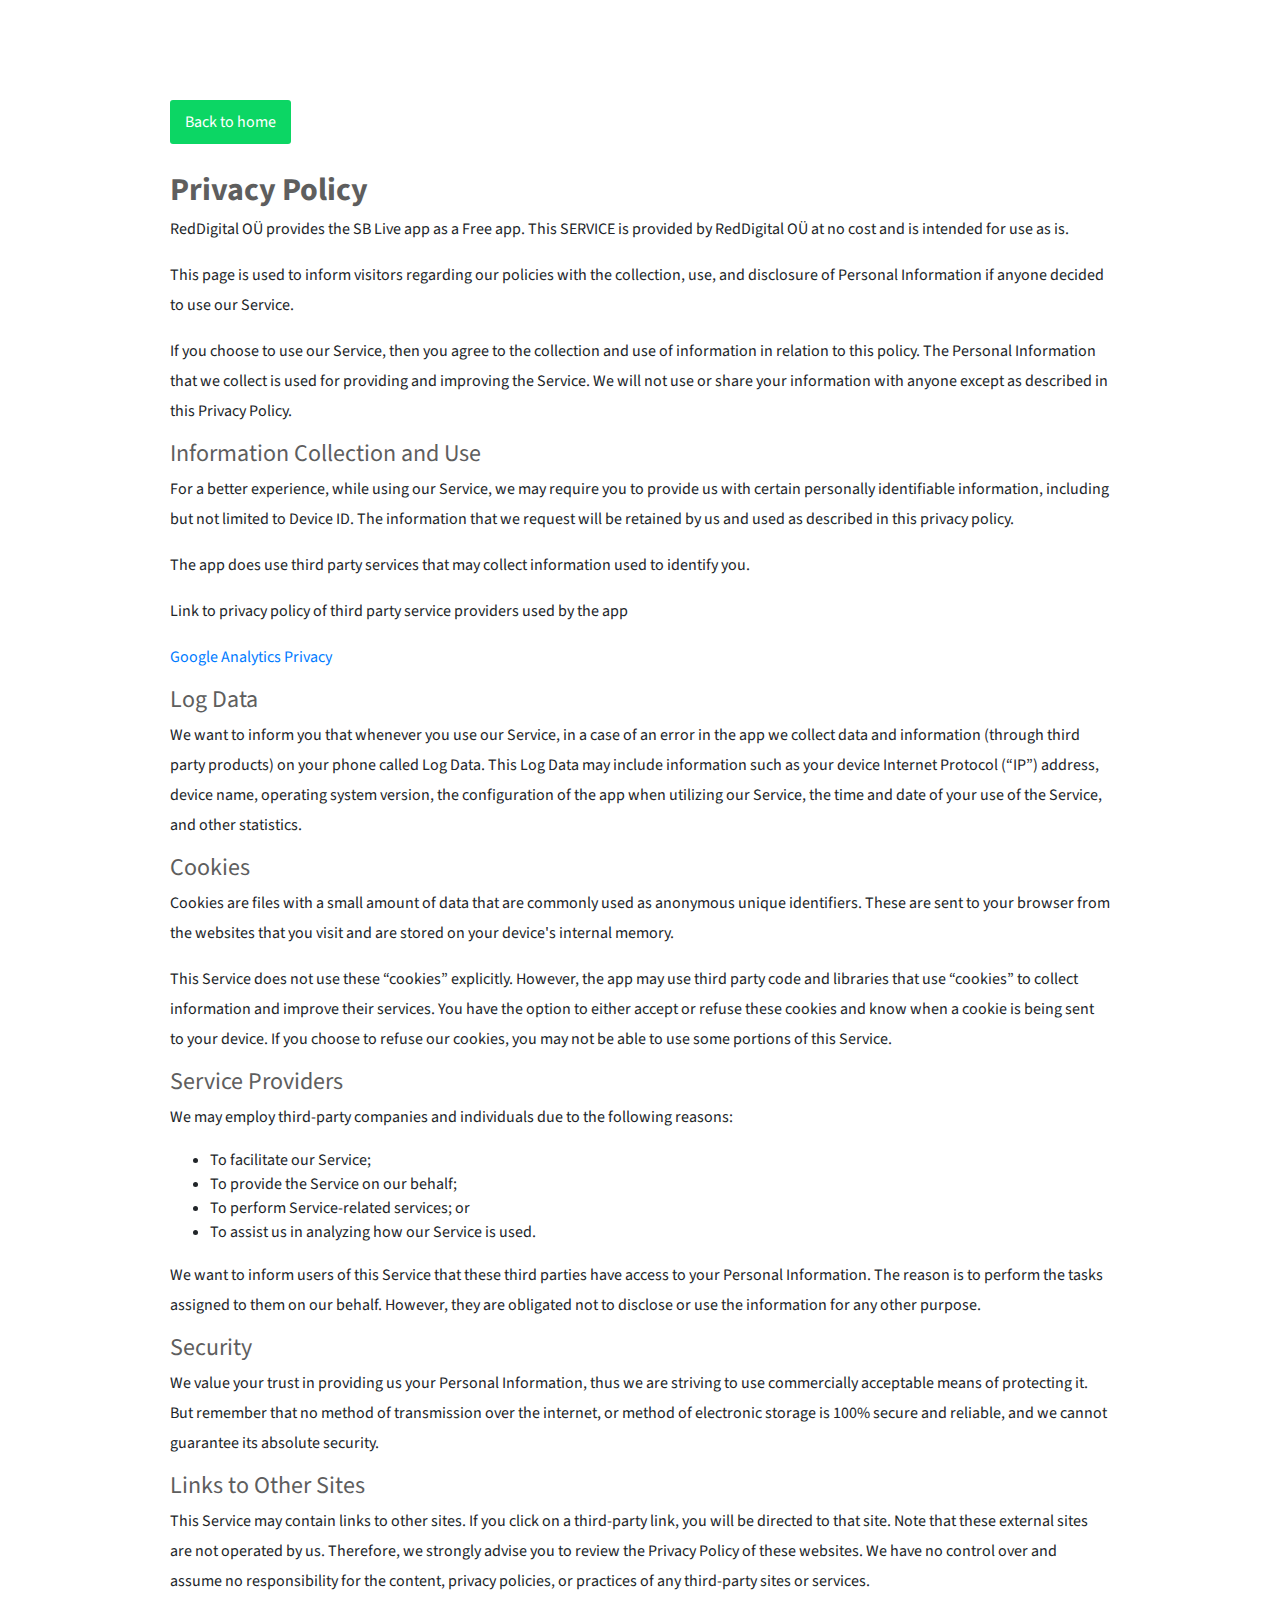
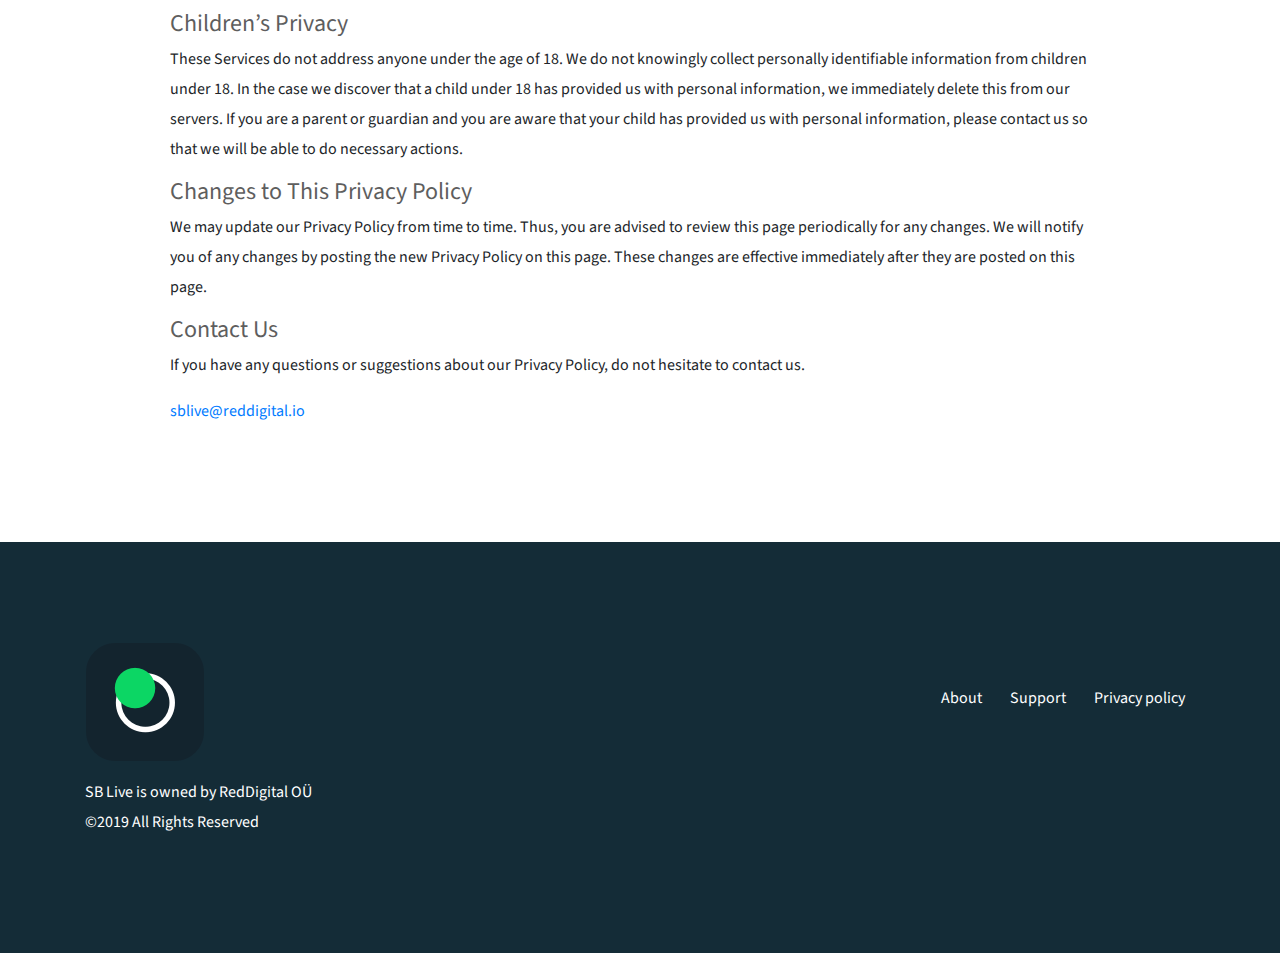
==== privacy-policy.html @ 8e693229 "Init" ====
<!DOCTYPE html>
<html lang="en">
<head>

  <!-- SITE TITTLE -->
  <meta charset="utf-8">
  <meta http-equiv="X-UA-Compatible" content="IE=edge">
  <meta name="viewport" content="width=device-width, initial-scale=1">
  <title>SB Live - Privacy Policy</title>
  
  <!-- PLUGINS CSS STYLE -->
  <!-- Bootstrap -->
  <link href="plugins/bootstrap/css/bootstrap.min.css" rel="stylesheet">

  <!-- CUSTOM CSS -->
  <link href="css/style.css" rel="stylesheet">

  <!-- FAVICON -->
  <link href="images/favicon.png" rel="shortcut icon">

</head>

<body class="body-wrapper">


<!--=====================================
=            Homepage Banner            =
======================================-->


<section>
	<div class="container text-block">
        <button onclick="window.location.href='index.html'">Back to home</button>			
        <h2 class="font-weight-bold">Privacy Policy</h2>
        <p>RedDigital OÜ provides the SB Live app as a Free app. This SERVICE is provided by RedDigital OÜ at no cost and is intended for use as is.</p>
        <p>This page is used to inform visitors regarding our policies with the collection, use, and disclosure of Personal Information if anyone decided to use our Service.</p>
        <p>If you choose to use our Service, then you agree to the collection and use of information in relation to this policy. The Personal Information that we collect is used for providing and improving the Service. We will not use or share your information with anyone except as described in this Privacy Policy.</p>

        <h4>Information Collection and Use</h4>
        <p>For a better experience, while using our Service, we may require you to provide us with certain personally identifiable information, including but not limited to Device ID. The information that we request will be retained by us and used as described in this privacy policy.</p>
        <p>The app does use third party services that may collect information used to identify you.</p>
        <p>Link to privacy policy of third party service providers used by the app</p>
        <p><a href="https://policies.google.com/privacy?hl=en&amp;gl=ZZ">Google Analytics Privacy</a></p>

        <h4>Log Data</h4>
        <p>We want to inform you that whenever you use our Service, in a case of an error in the app we collect data and information (through third party products) on your phone called Log Data. This Log Data may include information such as your device Internet Protocol (“IP”) address, device name, operating system version, the configuration of the app when utilizing our Service, the time and date of your use of the Service, and other statistics.</p>

        <h4>Cookies</h4>
        <p>Cookies are files with a small amount of data that are commonly used as anonymous unique identifiers. These are sent to your browser from the websites that you visit and are stored on your device's internal memory.</p>
        <p>This Service does not use these “cookies” explicitly. However, the app may use third party code and libraries that use “cookies” to collect information and improve their services. You have the option to either accept or refuse these cookies and know when a cookie is being sent to your device. If you choose to refuse our cookies, you may not be able to use some portions of this Service.</p>

        <h4>Service Providers</h4>
        <p>We may employ third-party companies and individuals due to the following reasons:</p>
        <ul>
            <li>To facilitate our Service;</li>
            <li>To provide the Service on our behalf;</li>
            <li>To perform Service-related services; or</li>
            <li>To assist us in analyzing how our Service is used.</li>
        </ul>
        <p>We want to inform users of this Service that these third parties have access to your Personal Information. The reason is to perform the tasks assigned to them on our behalf. However, they are obligated not to disclose or use the information for any other purpose.</p>

        <h4>Security</h4>
        <p>We value your trust in providing us your Personal Information, thus we are striving to use commercially acceptable means of protecting it. But remember that no method of transmission over the internet, or method of electronic storage is 100% secure and reliable, and we cannot guarantee its absolute security.</p>

        <h4>Links to Other Sites</h4>
        <p>This Service may contain links to other sites. If you click on a third-party link, you will be directed to that site. Note that these external sites are not operated by us. Therefore, we strongly advise you to review the Privacy Policy of these websites. We have no control over and assume no responsibility for the content, privacy policies, or practices of any third-party sites or services.</p>

        <h4>Children’s Privacy</h4>
        <p>These Services do not address anyone under the age of 18. We do not knowingly collect personally identifiable information from children under 18. In the case we discover that a child under 18 has provided us with personal information, we immediately delete this from our servers. If you are a parent or guardian and you are aware that your child has provided us with personal information, please contact us so that we will be able to do necessary actions.</p>

        <h4>Changes to This Privacy Policy</h4>
        <p>We may update our Privacy Policy from time to time. Thus, you are advised to review this page periodically for any changes. We will notify you of any changes by posting the new Privacy Policy on this page. These changes are effective immediately after they are posted on this page.</p>

        <h4>Contact Us</h4>
        <p>If you have any questions or suggestions about our Privacy Policy, do not hesitate to contact us.</p>
        <p><a href="mailto:sblive@reddigital.io">sblive@reddigital.io</a></p>
	</div>
</section>

<!--====  End of Homepage Banner  ====-->



<!--============================
=            Footer            =
=============================-->

<footer class="footer-main">
    <div class="container">
      <div class="row">
        <div class="col-md-6 mr-auto">
          <div class="footer-logo">
            <img src="images/applogo.png" alt="footer-logo">
          </div>
          <div class="copyright">
            <p>SB Live is owned by RedDigital OÜ
            <br>©2019 All Rights Reserved
            </p>
          </div>
        </div>
        <div class="col-md-6 text-md-right">
          <!-- Footer Links -->
          <ul class="footer-links list-inline">
            <li class="list-inline-item">
              <a href="index.html">About</a>
            </li>
            <li class="list-inline-item">
              <a href="support.html">Support</a>
            </li>
            <li class="list-inline-item">
              <a href="privacy-policy.html">Privacy policy</a>
            </li>
          </ul>
        </div>
      </div>
    </div>
</footer>

  
</body>

</html>
---- css/style.css ----
/*=== MEDIA QUERY ===*/
@import url("https://fonts.googleapis.com/css?family=Source+Sans+Pro:400,600");
body {
  font-family: "Source Sans Pro", sans-serif;
  -webkit-font-smoothing: antialiased;
}

h1, h2, h3, h4, h5, h6 {
  font-family: "Source Sans Pro", sans-serif;
  color: #5e5e5e;
  font-weight: 400;
  line-height: 1;
}

h1 {
  font-size: 60px;
}

h5 {
  font-size: 30px;
}


p {
  line-height: 30px;
}

.app-badge ul li.list-inline-item:not(:last-child) {
  margin-right: 25px;
}

.app-badge img {
  max-height: 80px
}

@media (max-width: 768px) {
  .app-badge ul li.list-inline-item:not(:last-child) {
    margin-bottom: 25px;
    margin-right: 0;
  }
}

a:focus, a:hover {
  text-decoration: none;
}

.bg-1 {
  background: url(../images/banner-bg.jpg) no-repeat;
  background-size: cover;
  background-position: center;
}


.footer-main {
  padding: 100px 0;
  background: #142c37;
}

@media (max-width: 768px) {
  .footer-main {
    text-align: center;
  }
}

.footer-main .footer-logo {
  margin-bottom: 15px;
}

.footer-main .copyright p {
  color: #fff;
}

.footer-main .copyright a {
  color: #fff;
  font-weight: 600;
  transition: all .2s ease;
}

.footer-main .copyright a:hover {
  color: #fff;
}


.footer-main ul.footer-links {
  margin-top: 44px;
}

@media (max-width: 768px) {
  .footer-main ul.footer-links {
    margin-top: 20px;
  }
}

.footer-main ul.footer-links li a {
  color: #fff;
  padding: 0 10px;
  display: block;
}


.banner {
  padding: 170px 0 145px;
}

.banner .content-block.ml-50 {
  margin-left: 50px;
}


.banner .content-block h1, .banner .content-block h5 {
  color: #fff;
}

.banner .content-block h1 {
  font-weight: 600;
  text-transform: none;
  color: #0cd664;
  letter-spacing: .06em;
  margin-bottom: 30px;
  margin-top: 30px;
}

.banner .content-block h5 {
  margin-bottom: 75px;
}

.text-block {
  padding: 100px;
}

.text-block button {
  margin-bottom: 30px;
  background-color: #0cd664;
  color: white;
  border-radius: 3px;
  border: none;
  padding: 10px 15px;
}

.text-block .app-badge {
  margin-top: 50px
}

@media (max-width: 768px) {
  .banner .content-block {
    text-align: center;
  }

  .text-block {
    padding: 20px;
  }

  .text-block button {
    float: right;
  }

  .text-block .app-badge {
    margin-top: 50px
  }

}

@media (max-width: 768px) {
  .banner .image-block {
    margin-top: 30px;
    text-align: center;
  }
}


@media (max-width: 992px) {
  .banner .image-block {
    margin-top: 100px;
  }

  .app-badge img {
    max-height: 60px;
  }

  .banner .content-block h5 {
    margin-bottom: 30px;
  }


}

@media (max-width: 768px) {
  .banner .image-block {
    margin-top: 10px;
  }

}
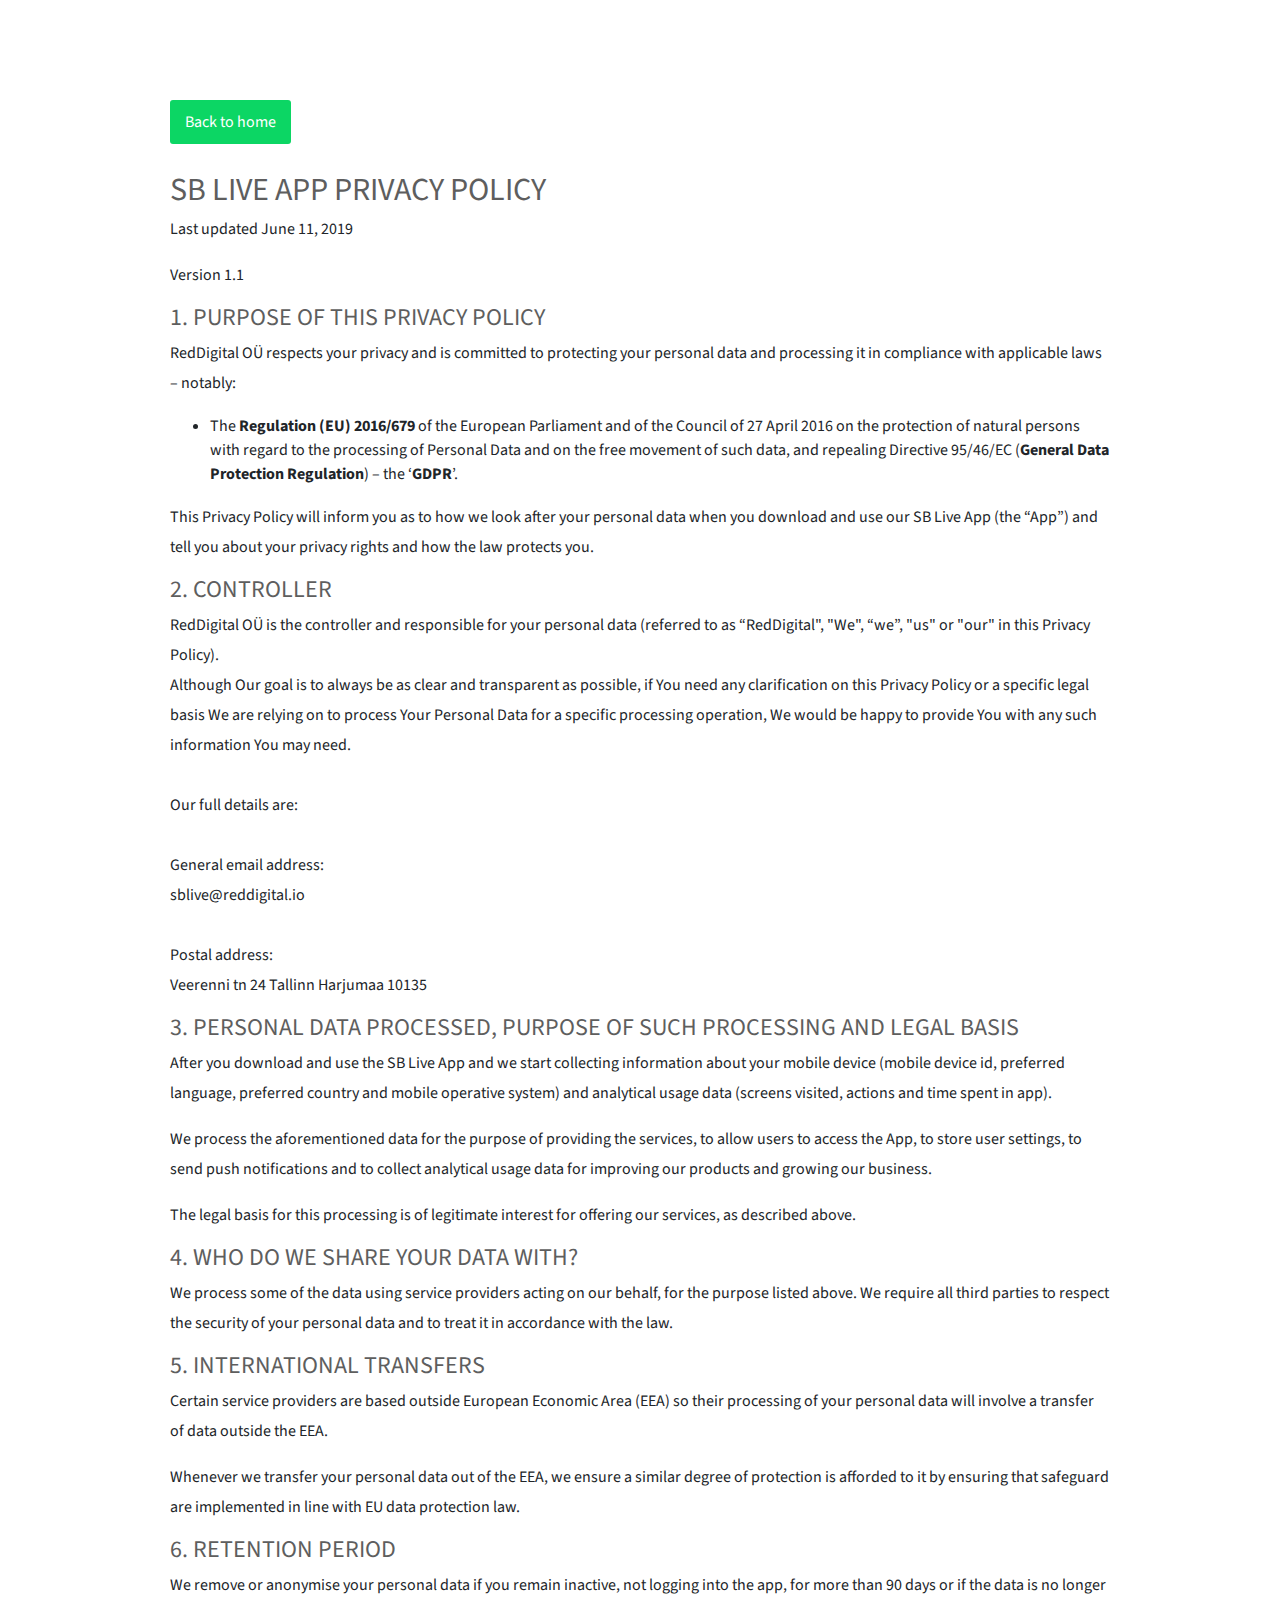
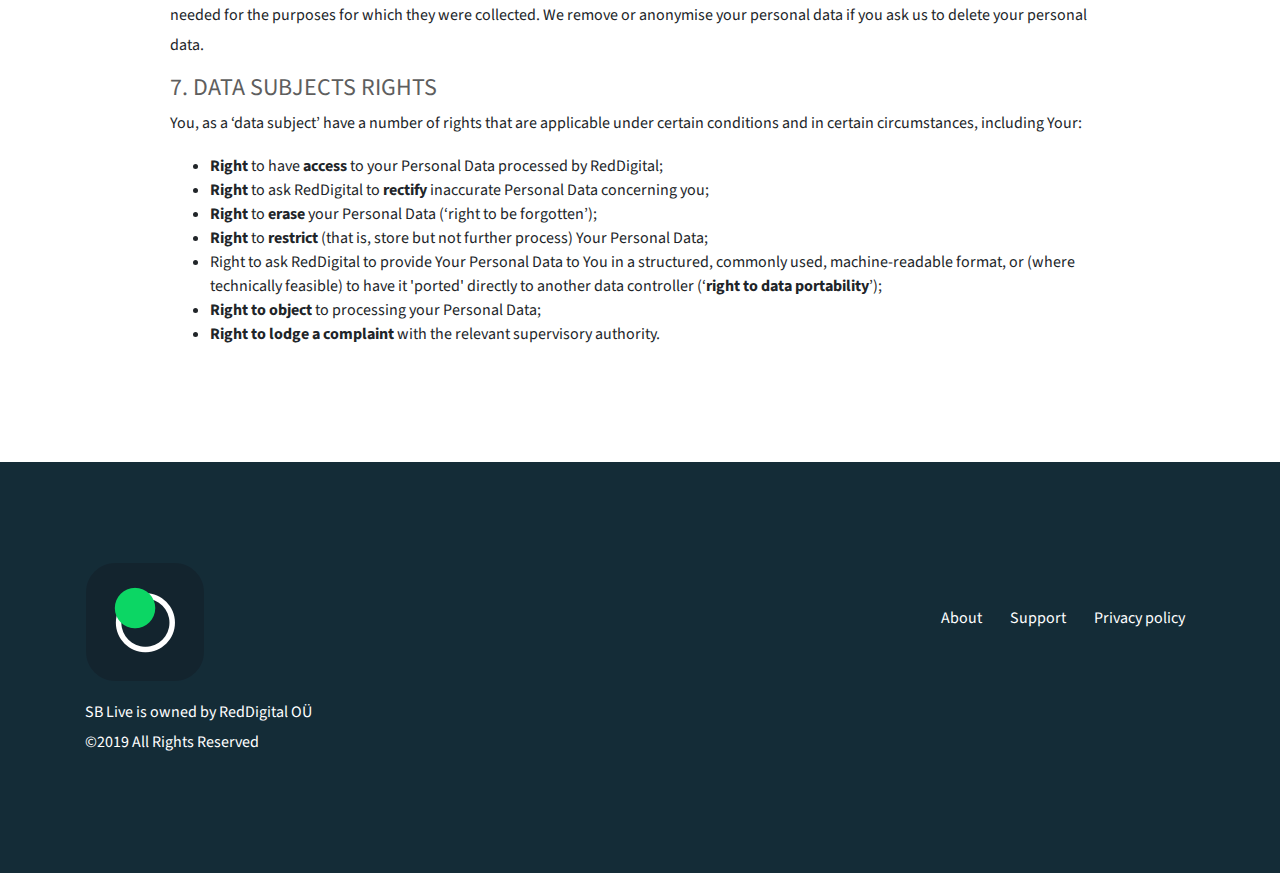
==== commit 58655289: "Update privacy-policy.html" ====
--- a/privacy-policy.html
+++ b/privacy-policy.html
@@ -31,50 +31,78 @@
 
 <section>
 	<div class="container text-block">
-        <button onclick="window.location.href='index.html'">Back to home</button>			
-        <h2 class="font-weight-bold">Privacy Policy</h2>
-        <p>RedDigital OÜ provides the SB Live app as a Free app. This SERVICE is provided by RedDigital OÜ at no cost and is intended for use as is.</p>
-        <p>This page is used to inform visitors regarding our policies with the collection, use, and disclosure of Personal Information if anyone decided to use our Service.</p>
-        <p>If you choose to use our Service, then you agree to the collection and use of information in relation to this policy. The Personal Information that we collect is used for providing and improving the Service. We will not use or share your information with anyone except as described in this Privacy Policy.</p>
+        <button onclick="window.location.href='index.html'">Back to home</button>		
+                <h2 class="section-heading">SB LIVE APP PRIVACY POLICY</h2>	
+              <p>Last updated June 11, 2019</p>
+              <p>Version 1.1</p>
+              <h4>1. PURPOSE OF THIS PRIVACY POLICY</h4>
+              <p>
+                RedDigital OÜ respects your privacy and is committed to protecting your personal data and processing it in compliance with applicable laws – notably:
+              </p>
+              <ul><li>The <b>Regulation (EU) 2016/679</b> of the European Parliament and of the Council of 27 April 2016 on the protection of natural persons with regard to the processing of Personal Data and on the free movement of such data, and repealing Directive 95/46/EC (<b>General Data Protection Regulation</b>) – the ‘<b>GDPR</b>’.</li></ul>
+              <p>
+                This Privacy Policy will inform you as to how we look after your personal data when you download and use our SB Live App (the “App”) and tell you about your privacy rights and how the law protects you.
+              </p>
 
-        <h4>Information Collection and Use</h4>
-        <p>For a better experience, while using our Service, we may require you to provide us with certain personally identifiable information, including but not limited to Device ID. The information that we request will be retained by us and used as described in this privacy policy.</p>
-        <p>The app does use third party services that may collect information used to identify you.</p>
-        <p>Link to privacy policy of third party service providers used by the app</p>
-        <p><a href="https://policies.google.com/privacy?hl=en&amp;gl=ZZ">Google Analytics Privacy</a></p>
+              <h4>2. CONTROLLER</h4>
+              <p>
+                RedDigital OÜ is the controller and responsible for your personal data (referred to as “RedDigital", "We", “we”, "us" or "our" in this Privacy Policy).
+                <br>
+                Although Our goal is to always be as clear and transparent as possible, if You need any clarification on this Privacy Policy or a specific legal basis We are relying on to process Your Personal Data for a specific processing operation, We would be happy to provide You with any such information You may need.
+                <br><br>
+                Our full details are:
+                <br><br>
+                General email address:
+                <br>
+                sblive@reddigital.io
+                <br><br>
+                Postal address:
+                <br>
+                Veerenni tn 24 Tallinn Harjumaa 10135                 
+              </p>
 
-        <h4>Log Data</h4>
-        <p>We want to inform you that whenever you use our Service, in a case of an error in the app we collect data and information (through third party products) on your phone called Log Data. This Log Data may include information such as your device Internet Protocol (“IP”) address, device name, operating system version, the configuration of the app when utilizing our Service, the time and date of your use of the Service, and other statistics.</p>
+              <h4>3. PERSONAL DATA PROCESSED, PURPOSE OF SUCH PROCESSING AND LEGAL BASIS</h4>
+              <p>
+            After you download and use the SB Live App and we start collecting information about your mobile device (mobile device id, preferred language, preferred country and mobile operative system) and analytical usage data (screens visited, actions and time spent in app).                 
+          </p>
+              <p>
+            We process the aforementioned data for the purpose of providing the services, to allow users to access the App, to store user settings, to send push notifications and to collect analytical usage data for improving our products and growing our business.            
+          </p>
+              <p>
+            The legal basis for this processing is of legitimate interest for offering our services, as described above.                  
+          </p>
 
-        <h4>Cookies</h4>
-        <p>Cookies are files with a small amount of data that are commonly used as anonymous unique identifiers. These are sent to your browser from the websites that you visit and are stored on your device's internal memory.</p>
-        <p>This Service does not use these “cookies” explicitly. However, the app may use third party code and libraries that use “cookies” to collect information and improve their services. You have the option to either accept or refuse these cookies and know when a cookie is being sent to your device. If you choose to refuse our cookies, you may not be able to use some portions of this Service.</p>
+              <h4>4. WHO DO WE SHARE YOUR DATA WITH?</h4>
+              <p>
+            We process some of the data using service providers acting on our behalf, for the purpose listed above. We require all third parties to respect the security of your personal data and to treat it in accordance with the law.
+          </p>
 
-        <h4>Service Providers</h4>
-        <p>We may employ third-party companies and individuals due to the following reasons:</p>
-        <ul>
-            <li>To facilitate our Service;</li>
-            <li>To provide the Service on our behalf;</li>
-            <li>To perform Service-related services; or</li>
-            <li>To assist us in analyzing how our Service is used.</li>
-        </ul>
-        <p>We want to inform users of this Service that these third parties have access to your Personal Information. The reason is to perform the tasks assigned to them on our behalf. However, they are obligated not to disclose or use the information for any other purpose.</p>
+              <h4>5. INTERNATIONAL TRANSFERS</h4>
+              <p>
+            Certain service providers are based outside European Economic Area (EEA) so their processing of your personal data will involve a transfer of data outside the EEA.       
+          </p>
+          <p>
+            Whenever we transfer your personal data out of the EEA, we ensure a similar degree of protection is afforded to it by ensuring that safeguard are implemented in line with EU data protection law.          
+          </p>
 
-        <h4>Security</h4>
-        <p>We value your trust in providing us your Personal Information, thus we are striving to use commercially acceptable means of protecting it. But remember that no method of transmission over the internet, or method of electronic storage is 100% secure and reliable, and we cannot guarantee its absolute security.</p>
+              <h4>6. RETENTION PERIOD</h4>
+              <p>
+            We remove or anonymise your personal data if you remain inactive, not logging into the app, for more than 90 days or if the data is no longer needed for the purposes for which they were collected. We remove or anonymise your personal data if you ask us to delete your personal data.        
+          </p>
 
-        <h4>Links to Other Sites</h4>
-        <p>This Service may contain links to other sites. If you click on a third-party link, you will be directed to that site. Note that these external sites are not operated by us. Therefore, we strongly advise you to review the Privacy Policy of these websites. We have no control over and assume no responsibility for the content, privacy policies, or practices of any third-party sites or services.</p>
-
-        <h4>Children’s Privacy</h4>
-        <p>These Services do not address anyone under the age of 18. We do not knowingly collect personally identifiable information from children under 18. In the case we discover that a child under 18 has provided us with personal information, we immediately delete this from our servers. If you are a parent or guardian and you are aware that your child has provided us with personal information, please contact us so that we will be able to do necessary actions.</p>
-
-        <h4>Changes to This Privacy Policy</h4>
-        <p>We may update our Privacy Policy from time to time. Thus, you are advised to review this page periodically for any changes. We will notify you of any changes by posting the new Privacy Policy on this page. These changes are effective immediately after they are posted on this page.</p>
-
-        <h4>Contact Us</h4>
-        <p>If you have any questions or suggestions about our Privacy Policy, do not hesitate to contact us.</p>
-        <p><a href="mailto:sblive@reddigital.io">sblive@reddigital.io</a></p>
+              <h4>7. DATA SUBJECTS RIGHTS</h4>
+              <p>
+            You, as a ‘data subject’ have a number of rights that are applicable under certain conditions and in certain circumstances, including Your:       
+          </p>
+          <ul>
+            <li><b>Right</b> to have <b>access</b> to your Personal Data processed by RedDigital;</li>
+            <li><b>Right</b> to ask RedDigital to <b>rectify</b> inaccurate Personal Data concerning you;</li>
+            <li><b>Right</b> to <b>erase</b> your Personal Data (‘right to be forgotten’);</li>
+            <li><b>Right</b> to <b>restrict</b> (that is, store but not further process) Your Personal Data;</li>
+            <li>Right to ask RedDigital to provide Your Personal Data to You in a structured, commonly used, machine-readable format, or (where technically feasible) to have it 'ported' directly to another data controller (‘<b>right to data portability</b>’);</li>
+            <li><b>Right to object</b> to processing your Personal Data;</li>
+            <li><b>Right to lodge a complaint</b> with the relevant supervisory authority.</li>
+          </ul>
 	</div>
 </section>
 
